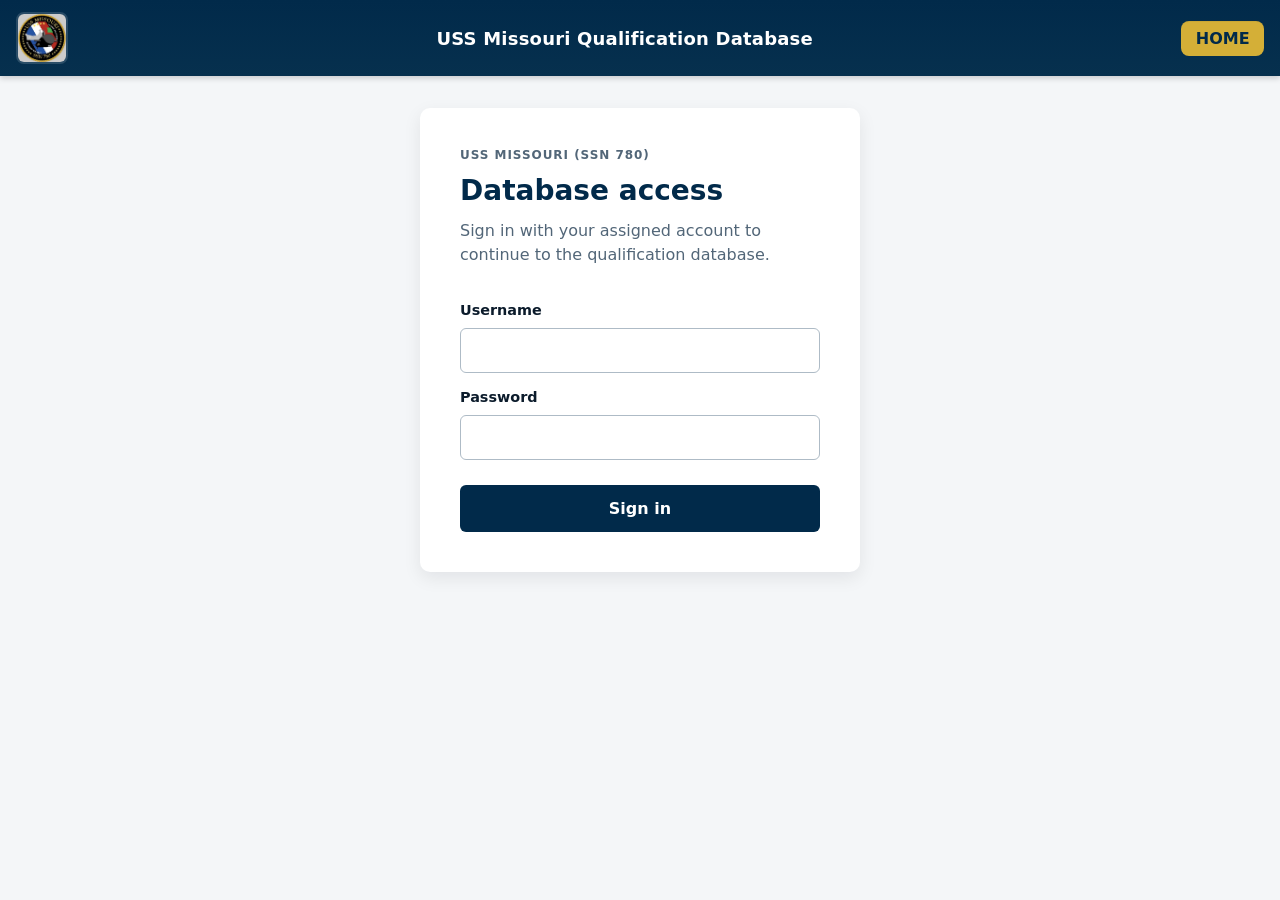
==== access.html @ 312539e8 "add access.html" ====
<!doctype html>
<html lang="en">
<head>
  <meta charset="utf-8">
  <meta name="viewport" content="width=device-width,initial-scale=1">
  <title>Access | USS Missouri Qualification Database</title>
  <link rel="stylesheet" href="styles.css">
</head>
<body>
  <header class="site-header">
    <a href="index.html" class="brand" aria-label="Home">
      <img src="17859146838312775321325180096476.jpg" alt="USS Missouri icon" class="brand-icon">
    </a>

    <h1 class="site-title">USS Missouri Qualification Database</h1>

    <a class="login-button" href="index.html">HOME</a>
  </header>

  <main class="content access-content">
    <section class="access-card" aria-labelledby="access-title">
      <p class="eyebrow">USS MISSOURI (SSN 780)</p>
      <h2 id="access-title">Database access</h2>
      <p class="access-description">Sign in with your assigned account to continue to the qualification database.</p>

      <form class="access-form" action="/login" method="post">
        <label for="username">Username</label>
        <input id="username" name="username" type="text" autocomplete="username" required>

        <label for="password">Password</label>
        <input id="password" name="password" type="password" autocomplete="current-password" required>

        <button class="access-submit" type="submit">Sign in</button>
      </form>
    </section>
  </main>
</body>
</html>
---- styles.css ----
/* styles.css - USS Missouri Qualification Database
   Created: 2026-08-05
   Purpose: Basic responsive header layout with branding icon on the left
            and a login button on the right. Accessible focus styles included.
*/

:root{
  --navy:#012a4a;
  --gold:#d4af37;
  --white:#ffffff;
  --muted:#f4f6f8;
  --max-width:1100px;
  --gap:1rem;
  font-family: Inter, system-ui, -apple-system, "Segoe UI", Roboto, "Helvetica Neue", Arial;
  color-scheme: light;
}

*{box-sizing:border-box}
html,body{height:100%;margin:0}
body{
  margin:0;
  background:var(--muted);
  color:#0b1b2b;
  -webkit-font-smoothing:antialiased;
  -moz-osx-font-smoothing:grayscale;
}

/* Header */
.site-header{
  display:grid;
  grid-template-columns:auto 1fr auto;
  align-items:center;
  gap:var(--gap);
  background:linear-gradient(180deg,var(--navy),#06304e);
  color:var(--white);
  padding:0.75rem 1rem;
  box-shadow:0 2px 6px rgba(2,10,20,0.2);
}

/* constrain content width */
.site-header > *{
  max-width:var(--max-width);
  width:100%;
  margin-left:auto;
  margin-right:auto;
}

.brand{
  display:flex;
  align-items:center;
  gap:0.5rem;
  text-decoration:none;
  color:inherit;
}
.brand-icon{
  width:52px;
  height:52px;
  object-fit:cover;
  border-radius:8px;
  display:block;
  border:2px solid rgba(255,255,255,0.15);
}

.site-title{
  margin:0;
  text-align:center;
  font-size:1.125rem;
  font-weight:600;
  letter-spacing:0.2px;
}

.login-button{
  display:inline-flex;
  align-items:center;
  gap:0.5rem;
  padding:0.5rem 0.9rem;
  background:var(--gold);
  color:var(--navy);
  border-radius:8px;
  text-decoration:none;
  font-weight:600;
  border:0;
  box-shadow:0 1px 0 rgba(0,0,0,0.05) inset;
}

.login-button:hover{filter:brightness(0.98);transform:translateY(-1px)}
.login-button:active{transform:translateY(0)}

/* Access page */
.access-content{
  display:flex;
  justify-content:center;
  padding-top:clamp(2rem,8vh,5rem);
}
.access-card{
  width:min(100%,440px);
  align-self:flex-start;
  background:var(--white);
  border-radius:10px;
  padding:clamp(1.5rem,5vw,2.5rem);
  box-shadow:0 6px 18px rgba(2,10,20,0.08);
}
.eyebrow{
  margin:0 0 0.75rem;
  color:#526678;
  font-size:0.75rem;
  font-weight:700;
  letter-spacing:0.08em;
}
.access-card h2{
  margin:0;
  color:var(--navy);
  font-size:1.75rem;
}
.access-description{
  margin:0.75rem 0 1.75rem;
  color:#526678;
  line-height:1.5;
}
.access-form{
  display:grid;
  gap:0.6rem;
}
.access-form label{
  margin-top:0.45rem;
  font-size:0.9rem;
  font-weight:600;
}
.access-form input{
  width:100%;
  min-height:2.8rem;
  padding:0.65rem 0.75rem;
  border:1px solid #aebbc6;
  border-radius:6px;
  background:var(--white);
  color:#0b1b2b;
  font:inherit;
}
.access-form input:focus-visible{
  outline:3px solid rgba(1,42,74,0.2);
  border-color:var(--navy);
}
.access-submit{
  min-height:2.9rem;
  margin-top:1rem;
  border:0;
  border-radius:6px;
  background:var(--navy);
  color:var(--white);
  font:inherit;
  font-weight:700;
  cursor:pointer;
}
.access-submit:hover{filter:brightness(1.15)}
.access-submit:focus-visible{
  outline:3px solid rgba(212,175,55,0.65);
  outline-offset:3px;
}

/* Focus states for accessibility */
:focus{outline:none}
.brand:focus-visible, .login-button:focus-visible{
  outline:3px solid rgba(212,175,55,0.25);
  outline-offset:3px;
}

/* Main content */
.content{padding:2rem 1rem}
.hero{
  max-width:var(--max-width);
  margin:0 auto;
  background:var(--white);
  border-radius:10px;
  padding:2rem;
  box-shadow:0 6px 18px rgba(2,10,20,0.08);
}

/* Responsive adjustments */
@media (max-width:720px){
  .site-header{
    grid-template-columns:auto 1fr auto;
    padding:0.5rem;
  }
  .brand-icon{width:44px;height:44px}
  .site-title{font-size:1rem}
  .login-button{padding:0.4rem 0.7rem}
}

@media (max-width:520px){
  /* Stack header items on small screens */
  .site-header{
    grid-template-columns:1fr 1fr;
    grid-template-areas:
      "brand login"
      "title title";
    row-gap:0.5rem;
    text-align:center;
  }
  .brand{grid-area:brand;justify-self:start}
  .login-button{grid-area:login;justify-self:end}
  .site-title{grid-area:title}
}

/* Utility for visually-hidden content (if needed) */
.sr-only{
  position:absolute!important;
  height:1px;width:1px;overflow:hidden;
  clip:rect(1px,1px,1px,1px);white-space:nowrap;
}
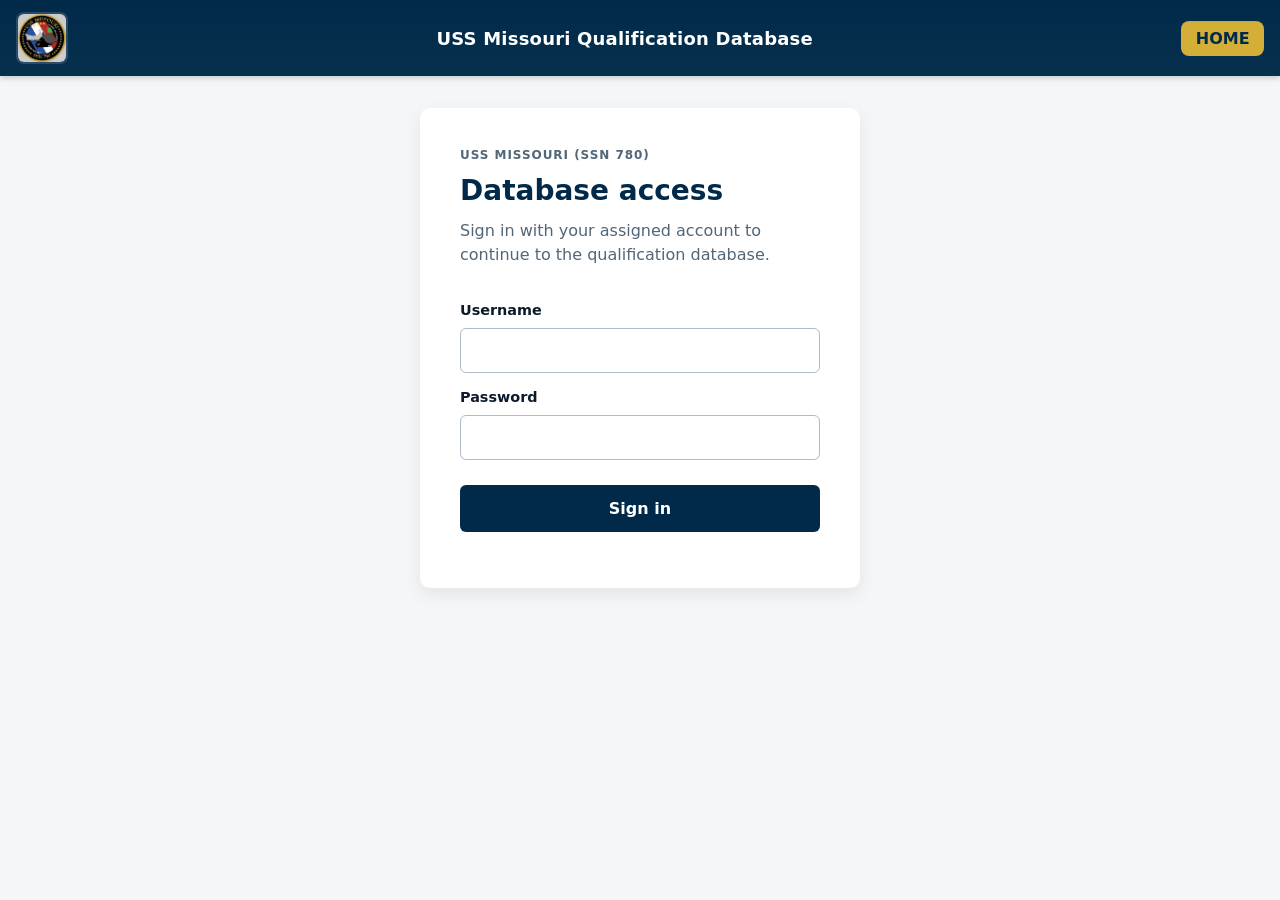
==== commit dd42717f: "delet unnecessary command" ====
--- a/access.html
+++ b/access.html
@@ -1,4 +1,3 @@
-<!doctype html>
 <html lang="en">
 <head>
   <meta charset="utf-8">
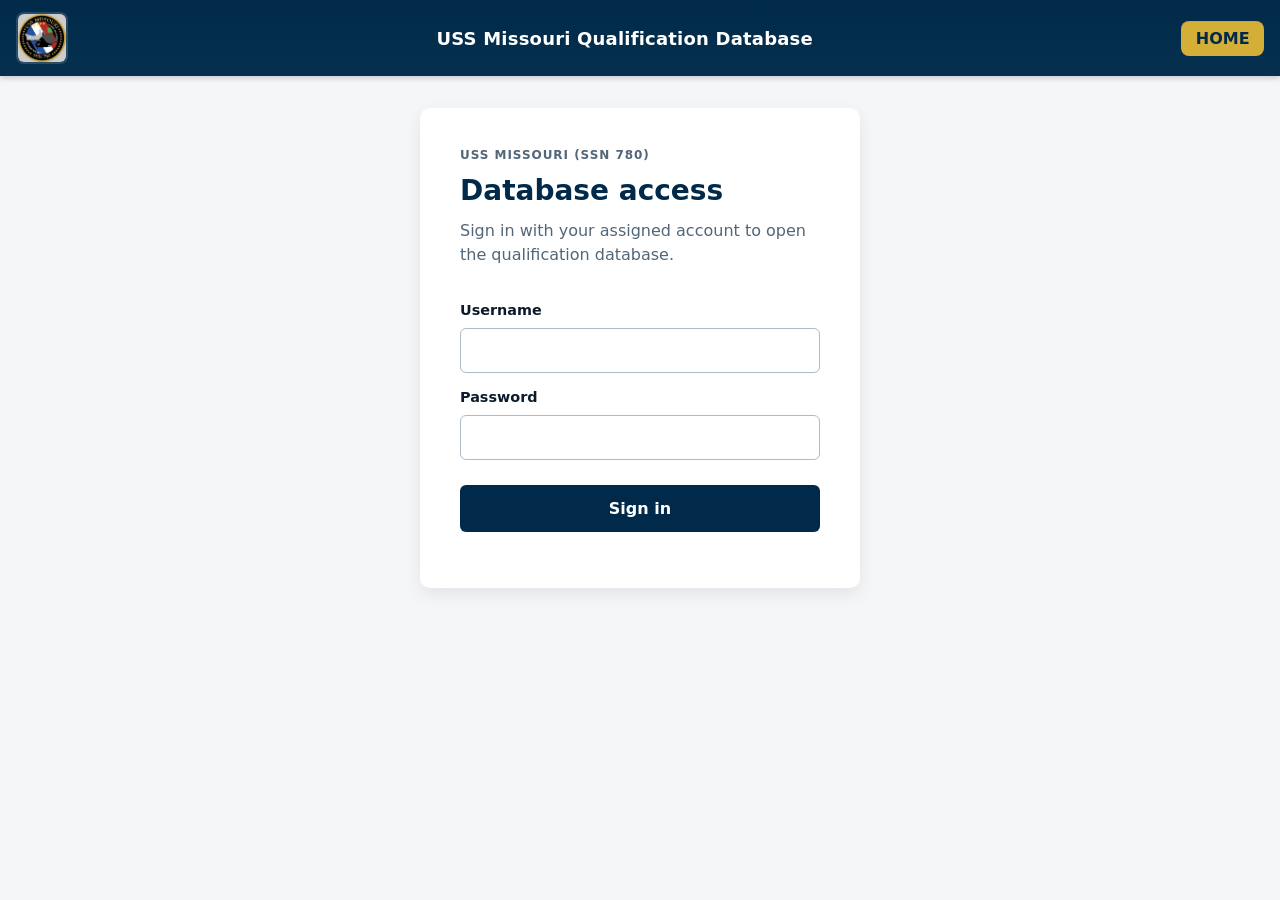
==== commit 29c4da33: "added addqual.html" ====
--- a/access.html
+++ b/access.html
@@ -4,6 +4,7 @@
   <meta name="viewport" content="width=device-width,initial-scale=1">
   <title>Access | USS Missouri Qualification Database</title>
   <link rel="stylesheet" href="styles.css">
+  <script src="auth.js" defer></script>
 </head>
 <body>
   <header class="site-header">
@@ -20,17 +21,23 @@
     <section class="access-card" aria-labelledby="access-title">
       <p class="eyebrow">USS MISSOURI (SSN 780)</p>
       <h2 id="access-title">Database access</h2>
-      <p class="access-description">Sign in with your assigned account to continue to the qualification database.</p>
+      <p class="access-description">Sign in with your assigned account to open the qualification database.</p>
 
-      <form class="access-form" action="/login" method="post">
+      <form class="access-form" id="login-form">
         <label for="username">Username</label>
         <input id="username" name="username" type="text" autocomplete="username" required>
 
         <label for="password">Password</label>
         <input id="password" name="password" type="password" autocomplete="current-password" required>
 
+        <p id="login-error" class="login-error" role="alert" hidden>Incorrect username or password.</p>
         <button class="access-submit" type="submit">Sign in</button>
       </form>
+
+      <div id="authenticated-actions" hidden>
+        <p class="access-description">You are signed in. Continue to add a qualification.</p>
+        <button class="access-submit" id="add-qualification" type="button">Add qualification</button>
+      </div>
     </section>
   </main>
 </body>
--- a/styles.css
+++ b/styles.css
@@ -2,6 +2,7 @@
    Created: 2026-08-05
    Purpose: Basic responsive header layout with branding icon on the left
             and a login button on the right. Accessible focus styles included.
+      Note: DESIGNED WITH GITHUB COPILOT CLI. 
 */
 
 :root{
@@ -78,8 +79,10 @@
   color:var(--navy);
   border-radius:8px;
   text-decoration:none;
+  font:inherit;
   font-weight:600;
   border:0;
+  cursor:pointer;
   box-shadow:0 1px 0 rgba(0,0,0,0.05) inset;
 }
 
@@ -155,6 +158,11 @@
 .access-submit:focus-visible{
   outline:3px solid rgba(212,175,55,0.65);
   outline-offset:3px;
+}
+.login-error{
+  margin:0.25rem 0;
+  color:#a11b1b;
+  font-size:0.9rem;
 }
 
 /* Focus states for accessibility */
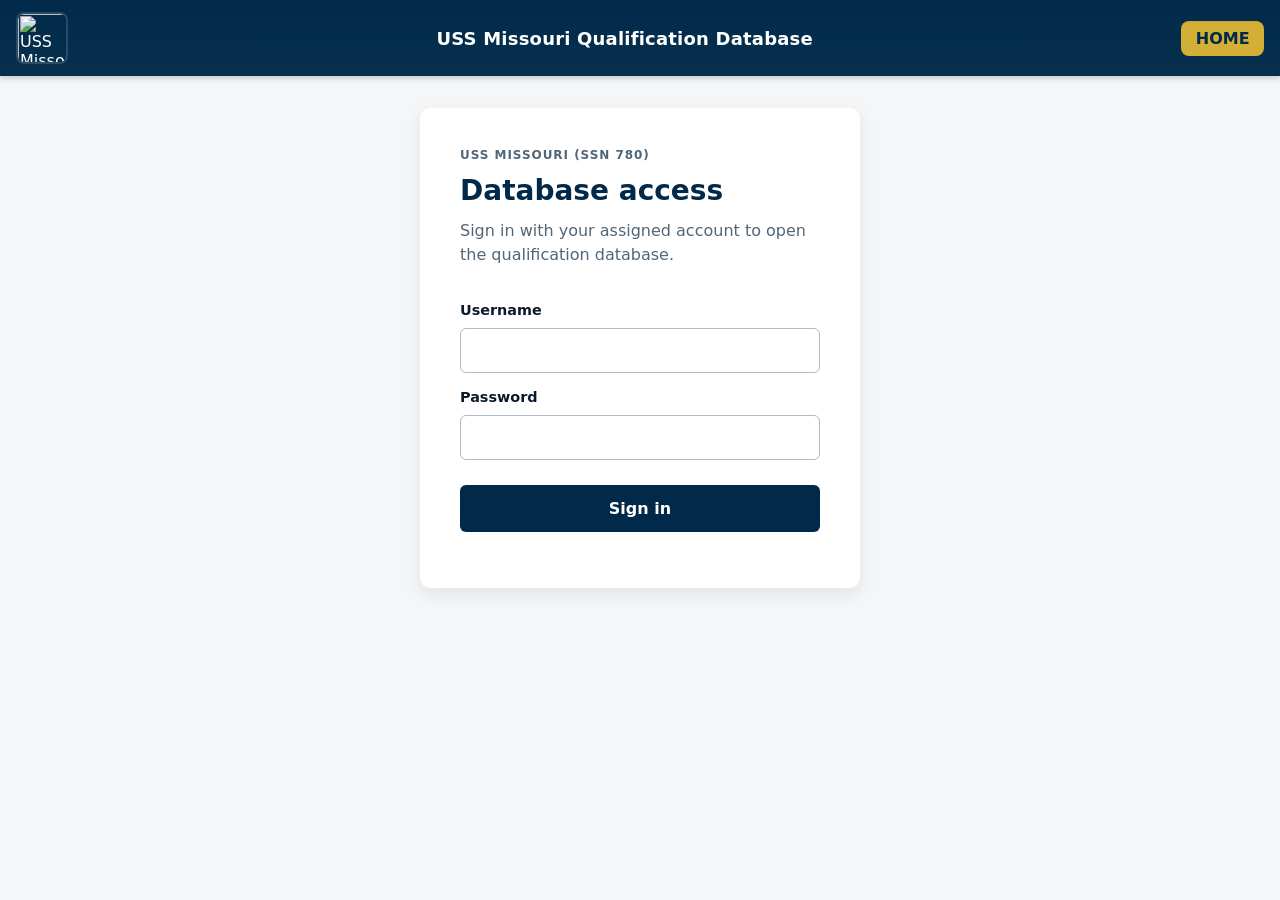
==== commit 062a0880: "Changed header image via rembg" ====
--- a/access.html
+++ b/access.html
@@ -9,7 +9,7 @@
 <body>
   <header class="site-header">
     <a href="index.html" class="brand" aria-label="Home">
-      <img src="17859146838312775321325180096476.jpg" alt="USS Missouri icon" class="brand-icon">
+      <img src="missouri.jpg" alt="USS Missouri icon" class="brand-icon">
     </a>
 
     <h1 class="site-title">USS Missouri Qualification Database</h1>
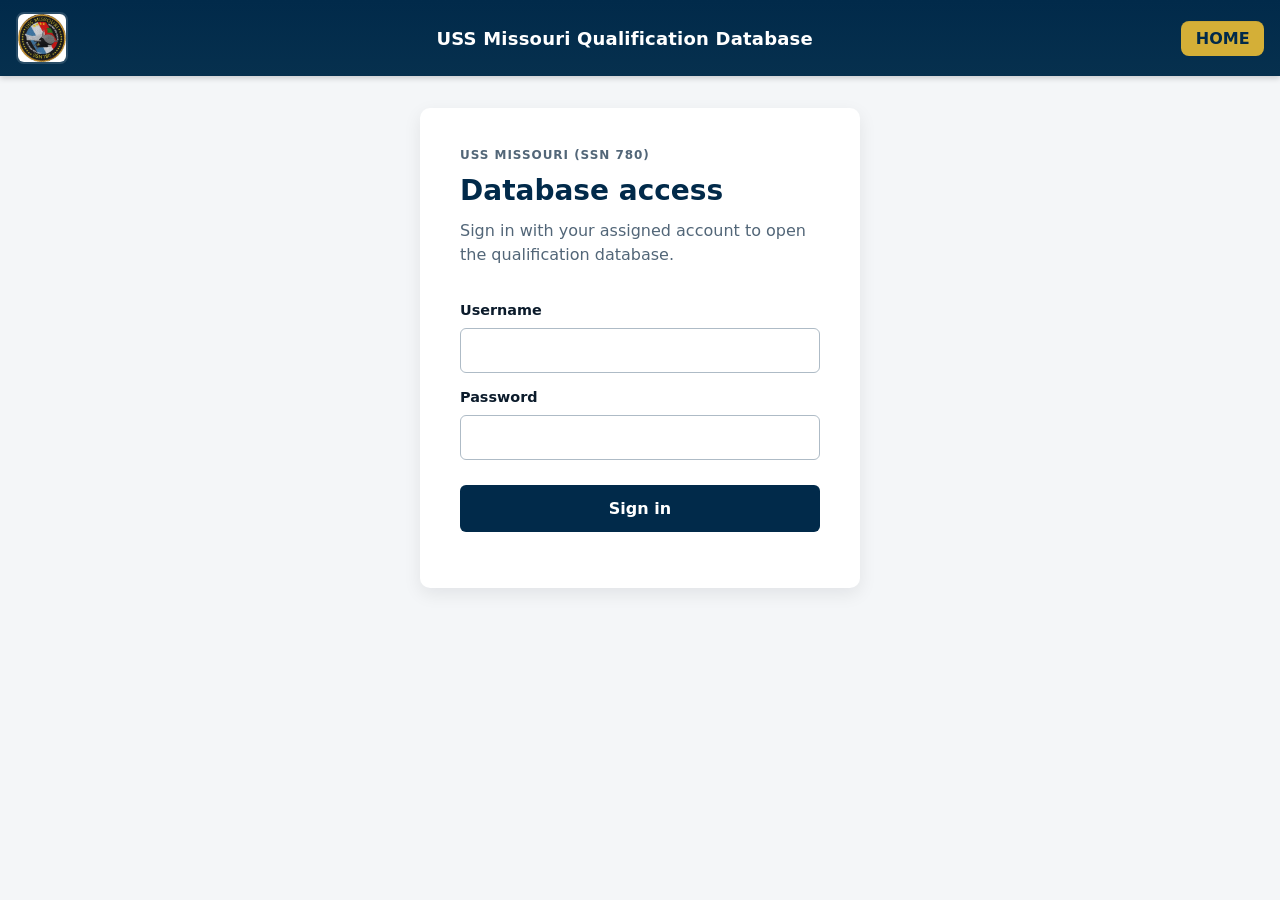
==== commit b385d7db: "Changed Missouri Pic" ====
--- a/access.html
+++ b/access.html
@@ -9,7 +9,7 @@
 <body>
   <header class="site-header">
     <a href="index.html" class="brand" aria-label="Home">
-      <img src="missouri.jpg" alt="USS Missouri icon" class="brand-icon">
+      <img src="IMG_0064.webp" alt="USS Missouri icon" class="brand-icon">
     </a>
 
     <h1 class="site-title">USS Missouri Qualification Database</h1>
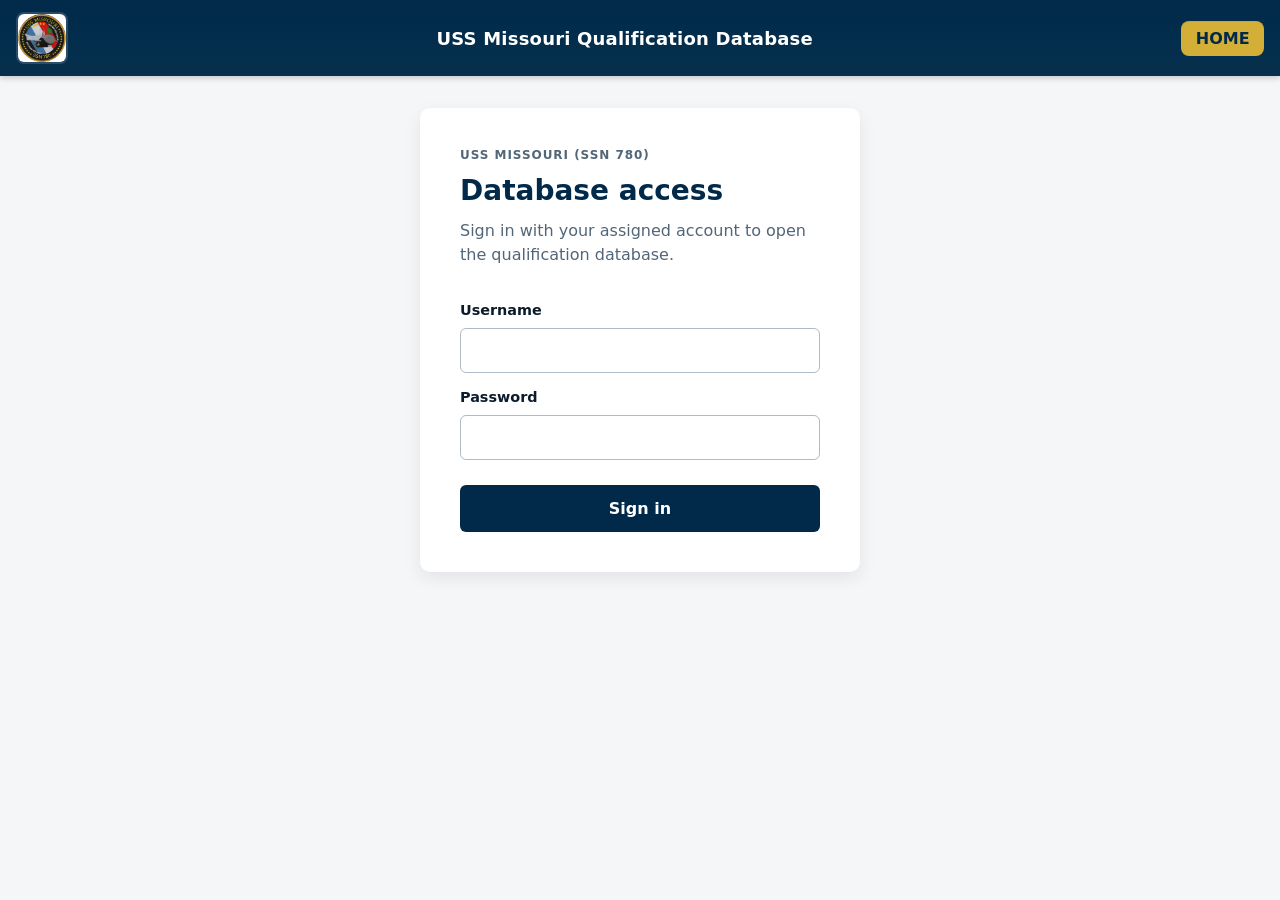
==== commit 44033287: "Separation of files" ====
--- a/access.html
+++ b/access.html
@@ -1,3 +1,4 @@
+<!doctype html>
 <html lang="en">
 <head>
   <meta charset="utf-8">
